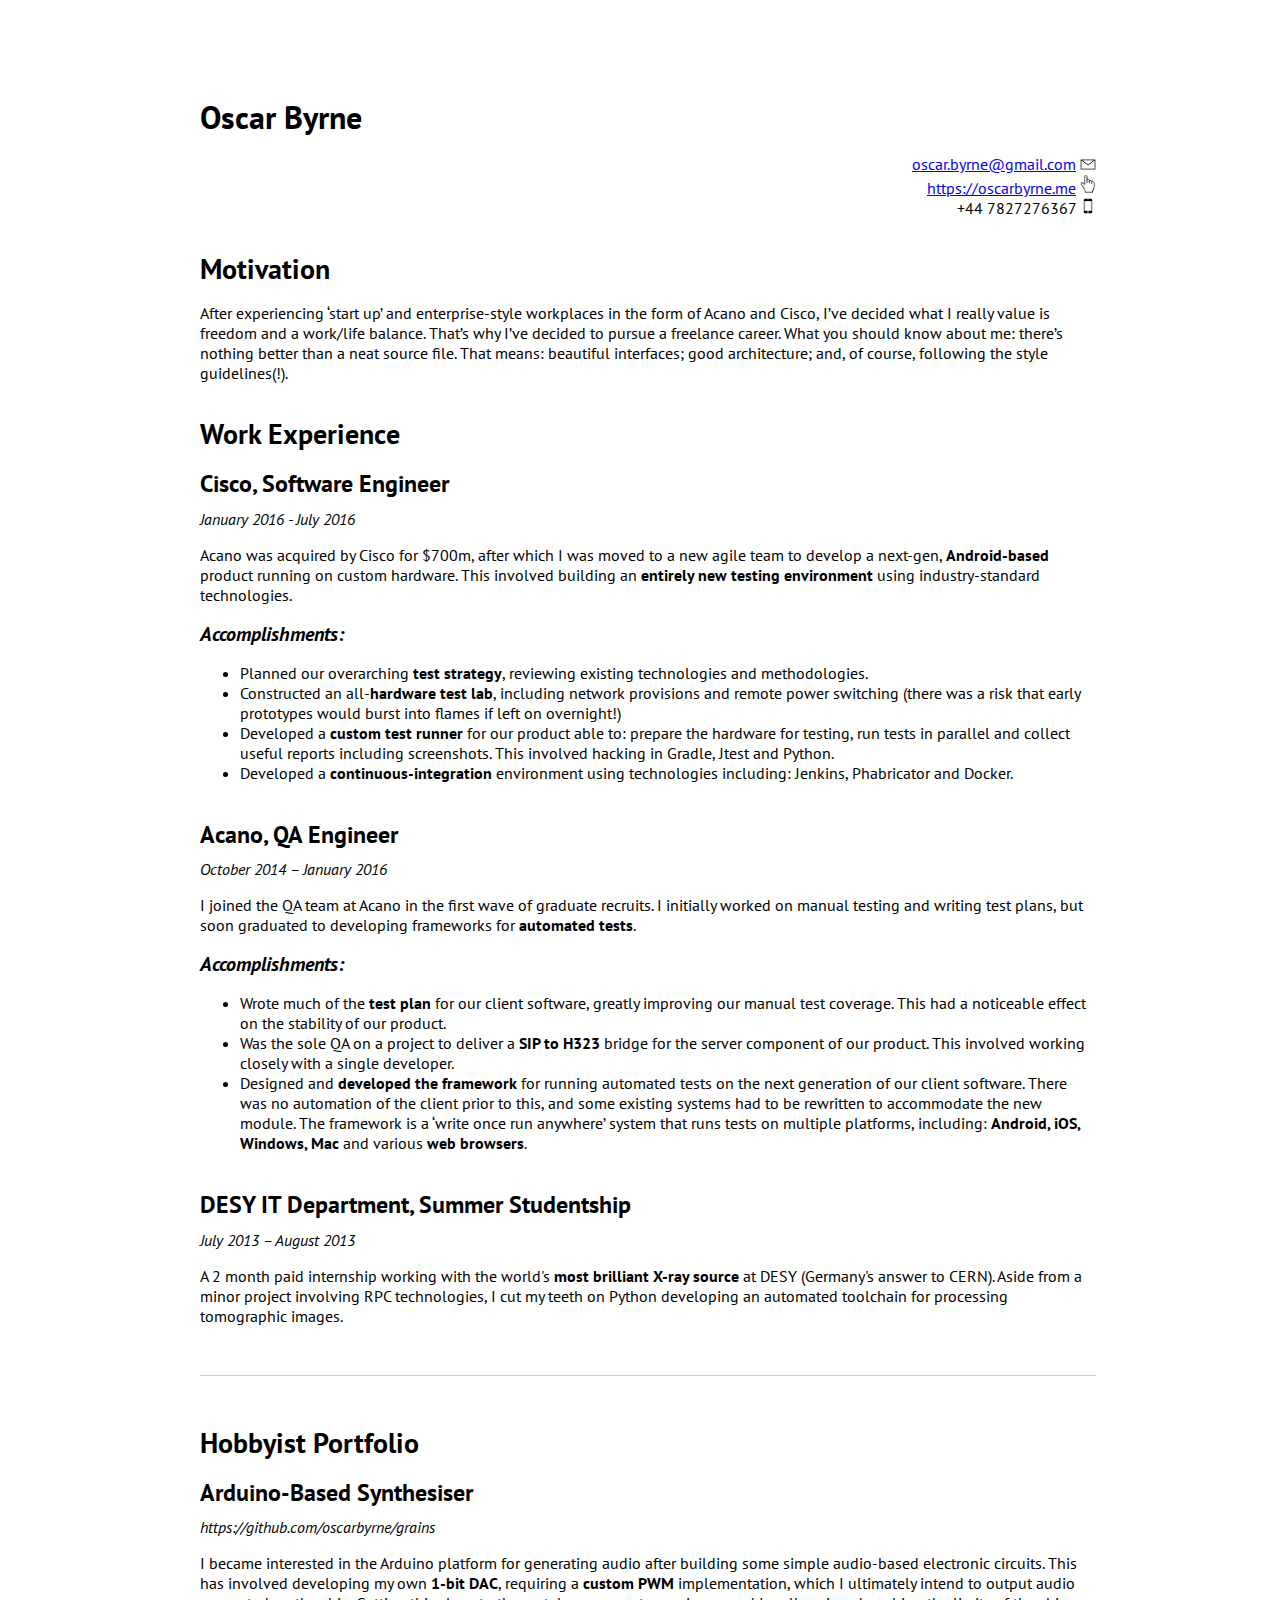
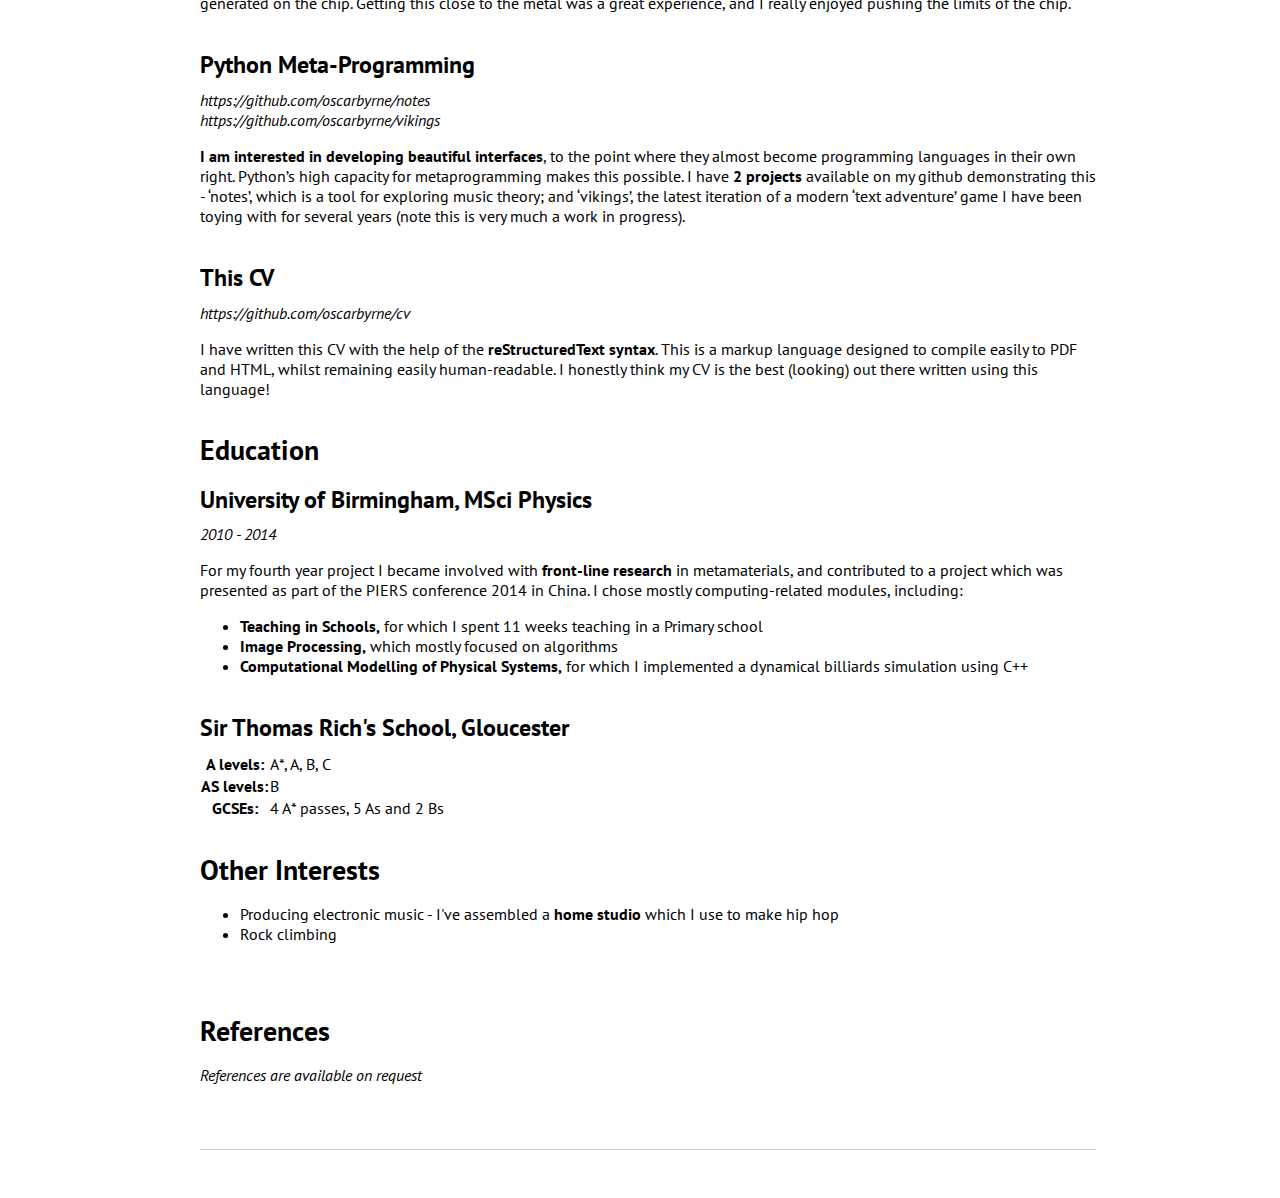
==== cv.html @ 54018afe "Add HTML support" ====
<?xml version="1.0" encoding="utf-8" ?>
<!DOCTYPE html PUBLIC "-//W3C//DTD XHTML 1.0 Transitional//EN" "http://www.w3.org/TR/xhtml1/DTD/xhtml1-transitional.dtd">
<html xmlns="http://www.w3.org/1999/xhtml" xml:lang="en" lang="en">
<head>
<meta http-equiv="Content-Type" content="text/html; charset=utf-8" />
<meta name="generator" content="Docutils 0.12: http://docutils.sourceforge.net/" />
<title>Oscar Byrne</title>
<style type="text/css">

@import url('https://fonts.googleapis.com/css?family=PT+Sans');

html {
	font-size: 1.25vw;
	font-family: 'PT Sans', sans-serif;
}

.document {
	width: 70vw;
	margin-left: 15vw;
	margin-top: 6rem;
	padding-bottom: 3rem;
	border-bottom: 1px solid #ccc;
	margin-bottom: 3rem;
}

h1.title {
	text-align: left;
	font-size: 2rem;
	font-weight: bold;
}

h1 {
	margin-top: 2rem;
	margin-bottom: 1rem;
	font-size: 1.75rem;
	font-weight: bold;
}

h2 {
	margin-top: 0;
	margin-bottom: 0.6rem;
	font-size: 1.5rem;
	font-weight: bold;
}

h3 {
	margin-top: 0.5rem;
	margin-bottom: 0;
	font-size: 1.25rem;
	font-weight: bold;
	font-style: italic;
}

.right {
	text-align: right;
}

.pagebreak {
	display: block;
    height: 1px;
    border: 0;
    border-bottom: 1px solid #ccc;
    margin: 1em 0;
    padding: 0;
    margin-top: 3rem;
	margin-bottom: 3rem;
}

.footer {
	display: none;
}






</style>
</head>
<body>
<div class="document" id="oscar-byrne">
<h1 class="title">Oscar Byrne</h1>

<div class="right line-block">
<div class="line"><a class="reference external" href="mailto:oscar.byrne&#64;gmail.com">oscar.byrne&#64;gmail.com</a>     <img alt="email_me" src="./images/email.png" style="width: 1em;" /></div>
<div class="line"><a class="reference external" href="https://oscarbyrne.me">https://oscarbyrne.me</a>     <img alt="click_me" src="./images/pointer.png" style="width: 1em;" /></div>
<div class="line">+44 7827276367            <img alt="phone_me" src="./images/phone.png" style="width: 1em;" /></div>
</div>
<div class="section" id="motivation">
<h1>Motivation</h1>
<p>After experiencing ‘start up’ and enterprise-style workplaces in the form of Acano and Cisco, I’ve decided what I really value is freedom and a work/life balance. That’s why I’ve decided to pursue a freelance career. What you should know about me: there’s nothing better than a neat source file. That means: beautiful interfaces; good architecture; and, of course, following the style guidelines(!).</p>
</div>
<div class="section" id="work-experience">
<h1>Work Experience</h1>
<div class="section" id="cisco-software-engineer">
<h2>Cisco, Software Engineer</h2>
<div class="line-block">
<div class="line"><em>January 2016 - July 2016</em></div>
</div>
<p>Acano was acquired by Cisco for $700m, after which I was moved to a new agile team to develop a next-gen, <strong>Android-based</strong> product running on custom hardware. This involved building an <strong>entirely new testing environment</strong> using industry-standard technologies.</p>
<div class="section" id="accomplishments">
<h3><em>Accomplishments:</em></h3>
<ul class="simple">
<li>Planned our overarching <strong>test strategy</strong>, reviewing existing technologies and methodologies.</li>
<li>Constructed an all-<strong>hardware test lab</strong>, including network provisions and remote power switching (there was a risk that early prototypes would burst into flames if left on overnight!)</li>
<li>Developed a <strong>custom test runner</strong> for our product able to: prepare the hardware for testing, run tests in parallel and collect useful reports including screenshots. This involved hacking in Gradle, Jtest and Python.</li>
<li>Developed a <strong>continuous-integration</strong> environment using technologies including: Jenkins, Phabricator and Docker.</li>
</ul>
<div class="line-block">
<div class="line"><br /></div>
</div>
</div>
</div>
<div class="section" id="acano-qa-engineer">
<h2>Acano, QA Engineer</h2>
<div class="line-block">
<div class="line"><em>October 2014 – January 2016</em></div>
</div>
<p>I joined the QA team at Acano in the first wave of graduate recruits. I initially worked on manual testing and writing test plans, but soon graduated to developing frameworks for <strong>automated tests</strong>.</p>
<div class="section" id="id1">
<h3><em>Accomplishments:</em></h3>
<ul class="simple">
<li>Wrote much of the <strong>test plan</strong> for our client software, greatly improving our manual test coverage. This had a noticeable effect on the stability of our product.</li>
<li>Was the sole QA on a project to deliver a <strong>SIP to H323</strong> bridge for the server component of our product. This involved working closely with a single developer.</li>
<li>Designed and <strong>developed the framework</strong> for running automated tests on the next generation of our client software. There was no automation of the client prior to this, and some existing systems had to be rewritten to accommodate the new module. The framework is a ‘write once run anywhere’ system that runs tests on multiple platforms, including: <strong>Android, iOS, Windows, Mac</strong> and various <strong>web browsers</strong>.</li>
</ul>
<div class="line-block">
<div class="line"><br /></div>
</div>
</div>
</div>
<div class="section" id="desy-it-department-summer-studentship">
<h2>DESY IT Department, Summer Studentship</h2>
<div class="line-block">
<div class="line"><em>July 2013 – August 2013</em></div>
</div>
<p>A 2 month paid internship working with the world's <strong>most brilliant X-ray source</strong> at DESY (Germany's answer to CERN). Aside from a minor project involving RPC technologies, I cut my teeth on Python developing an automated toolchain for processing tomographic images.</p>
<div class="pagebreak container">
</div>
</div>
</div>
<div class="section" id="hobbyist-portfolio">
<h1>Hobbyist Portfolio</h1>
<div class="section" id="arduino-based-synthesiser">
<h2>Arduino-Based Synthesiser</h2>
<div class="line-block">
<div class="line"><em>https://github.com/oscarbyrne/grains</em></div>
</div>
<p>I became interested in the Arduino platform for generating audio after building some simple audio-based electronic circuits. This has involved developing my own <strong>1-bit DAC</strong>, requiring a <strong>custom PWM</strong> implementation, which I ultimately intend to output audio generated on the chip. Getting this close to the metal was a great experience, and I really enjoyed pushing the limits of the chip.</p>
<div class="line-block">
<div class="line"><br /></div>
</div>
</div>
<div class="section" id="python-meta-programming">
<h2>Python Meta-Programming</h2>
<div class="line-block">
<div class="line"><em>https://github.com/oscarbyrne/notes</em></div>
<div class="line"><em>https://github.com/oscarbyrne/vikings</em></div>
</div>
<p><strong>I am interested in developing beautiful interfaces</strong>, to the point where they almost become programming languages in their own right. Python’s high capacity for metaprogramming makes this possible. I have <strong>2 projects</strong> available on my github demonstrating this - ‘notes’, which is a tool for exploring music theory; and ‘vikings’, the latest iteration of a modern ‘text adventure’ game I have been toying with for several years (note this is very much a work in progress).</p>
<div class="line-block">
<div class="line"><br /></div>
</div>
</div>
<div class="section" id="this-cv">
<h2>This CV</h2>
<div class="line-block">
<div class="line"><em>https://github.com/oscarbyrne/cv</em></div>
</div>
<p>I have written this CV with the help of the <strong>reStructuredText syntax</strong>. This is a markup language designed to compile easily to PDF and HTML, whilst remaining easily human-readable. I honestly think my CV is the best (looking) out there written using this language!</p>
</div>
</div>
<div class="section" id="education">
<h1>Education</h1>
<div class="section" id="university-of-birmingham-msci-physics">
<h2>University of Birmingham, MSci Physics</h2>
<div class="line-block">
<div class="line"><em>2010 - 2014</em></div>
</div>
<p>For my fourth year project I became involved with <strong>front-line research</strong> in metamaterials, and contributed to a project which was presented as part of the PIERS conference 2014 in China. I chose mostly computing-related modules, including:</p>
<ul class="simple">
<li><strong>Teaching in Schools,</strong> for which I spent 11 weeks teaching in a Primary school</li>
<li><strong>Image Processing,</strong> which mostly focused on algorithms</li>
<li><strong>Computational Modelling of Physical Systems,</strong> for which I implemented a dynamical billiards simulation using C++</li>
</ul>
<div class="line-block">
<div class="line"><br /></div>
</div>
</div>
<div class="section" id="sir-thomas-rich-s-school-gloucester">
<h2>Sir Thomas Rich's School, Gloucester</h2>
<table class="docutils field-list" frame="void" rules="none">
<col class="field-name" />
<col class="field-body" />
<tbody valign="top">
<tr class="field"><th class="field-name">A levels:</th><td class="field-body">A*, A, B, C</td>
</tr>
<tr class="field"><th class="field-name">AS levels:</th><td class="field-body">B</td>
</tr>
<tr class="field"><th class="field-name">GCSEs:</th><td class="field-body">4 A* passes, 5 As and 2 Bs</td>
</tr>
</tbody>
</table>
</div>
</div>
<div class="section" id="other-interests">
<h1>Other Interests</h1>
<ul class="simple">
<li>Producing electronic music - I've assembled a <strong>home studio</strong> which I use to make hip hop</li>
<li>Rock climbing</li>
</ul>
<div class="line-block">
<div class="line"><br /></div>
</div>
</div>
<div class="section" id="references">
<h1>References</h1>
<p><em>References are available on request</em></p>
</div>
</div>
<div class="footer">
<hr class="footer" />
<p class="right">###Page### / ###Total###</p>

</div>
</body>
</html>
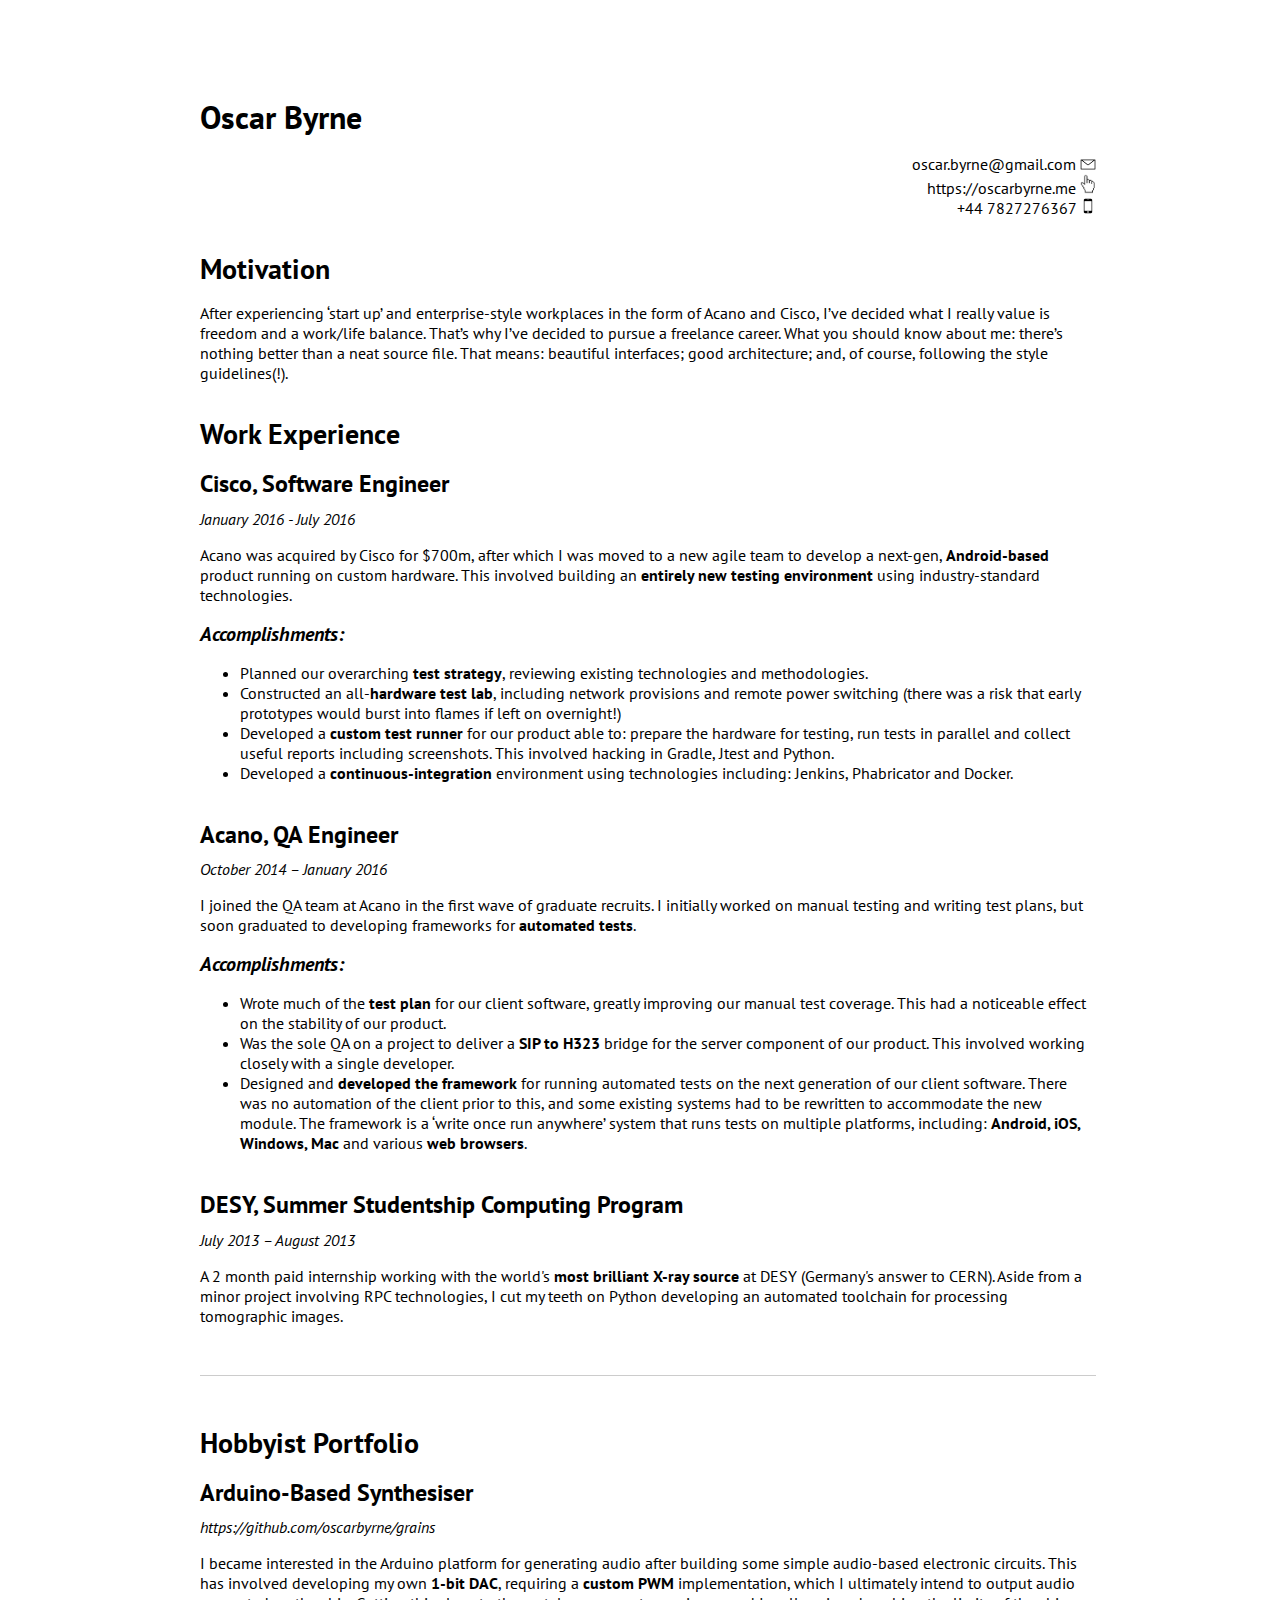
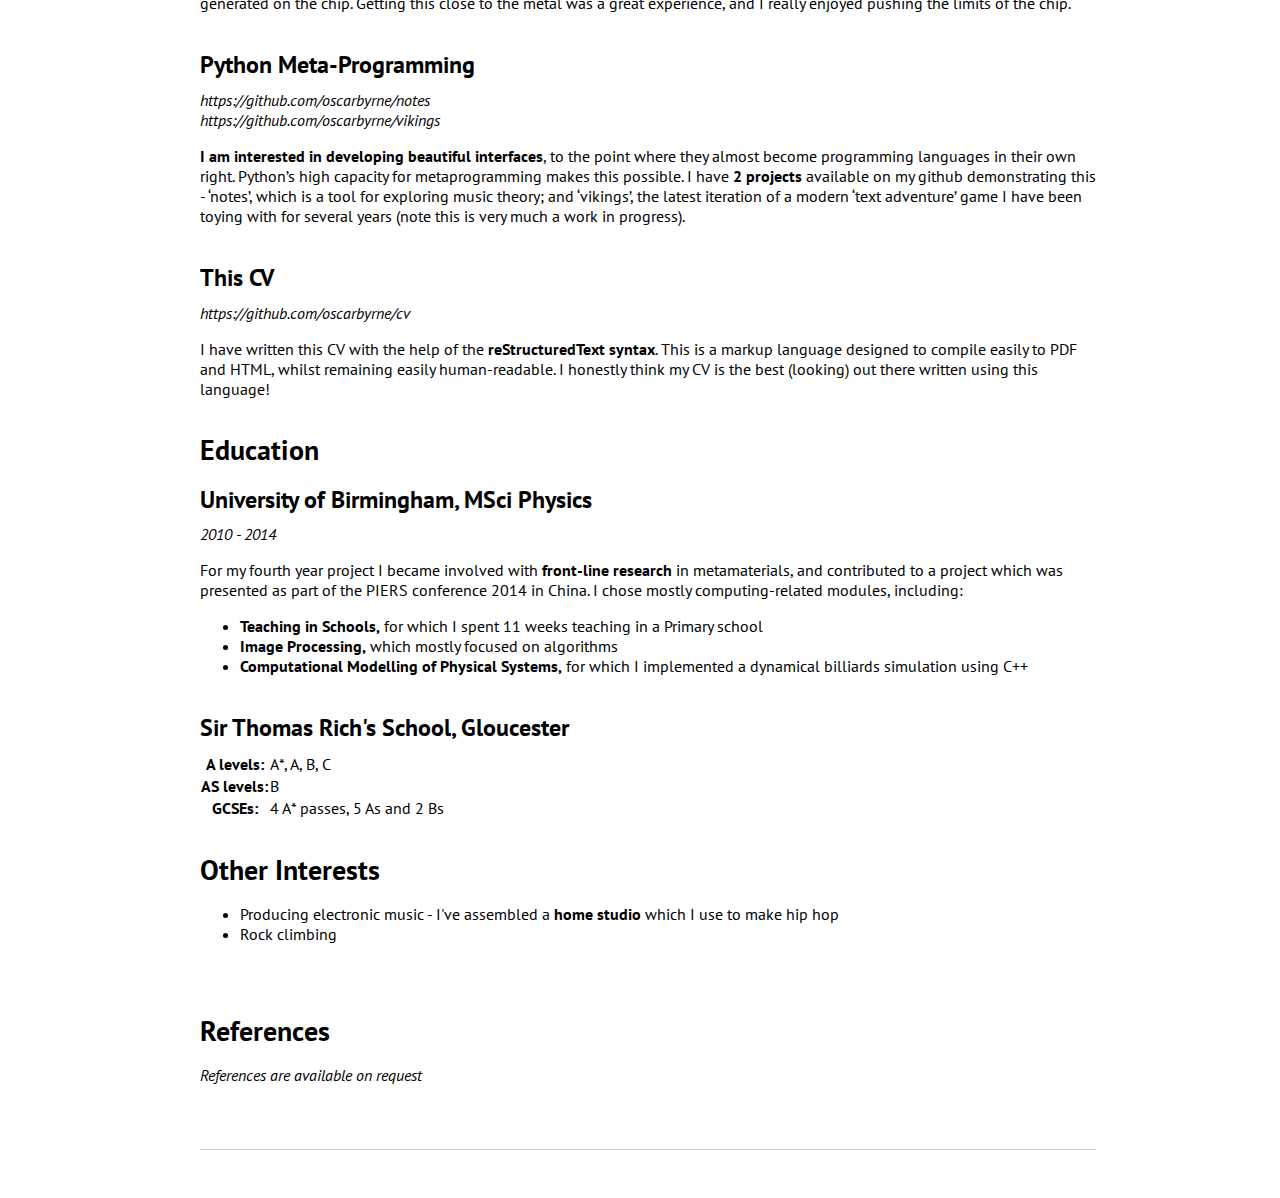
==== commit bf2084e5: "add hyperlinks where appropriate" ====
--- a/cv.html
+++ b/cv.html
@@ -21,6 +21,11 @@
 	padding-bottom: 3rem;
 	border-bottom: 1px solid #ccc;
 	margin-bottom: 3rem;
+}
+
+a {
+	color: black;
+	text-decoration: none;
 }
 
 h1.title {
@@ -93,7 +98,7 @@
 <div class="section" id="work-experience">
 <h1>Work Experience</h1>
 <div class="section" id="cisco-software-engineer">
-<h2>Cisco, Software Engineer</h2>
+<h2><a class="reference external" href="https://newsroom.cisco.com/press-release-content?type=webcontent&amp;articleId=1729902">Cisco, Software Engineer</a></h2>
 <div class="line-block">
 <div class="line"><em>January 2016 - July 2016</em></div>
 </div>
@@ -112,12 +117,12 @@
 </div>
 </div>
 <div class="section" id="acano-qa-engineer">
-<h2>Acano, QA Engineer</h2>
+<h2><a class="reference external" href="https://www.acano.com/">Acano, QA Engineer</a></h2>
 <div class="line-block">
 <div class="line"><em>October 2014 – January 2016</em></div>
 </div>
 <p>I joined the QA team at Acano in the first wave of graduate recruits. I initially worked on manual testing and writing test plans, but soon graduated to developing frameworks for <strong>automated tests</strong>.</p>
-<div class="section" id="id1">
+<div class="section" id="id3">
 <h3><em>Accomplishments:</em></h3>
 <ul class="simple">
 <li>Wrote much of the <strong>test plan</strong> for our client software, greatly improving our manual test coverage. This had a noticeable effect on the stability of our product.</li>
@@ -129,8 +134,8 @@
 </div>
 </div>
 </div>
-<div class="section" id="desy-it-department-summer-studentship">
-<h2>DESY IT Department, Summer Studentship</h2>
+<div class="section" id="desy-summer-studentship-computing-program">
+<h2><a class="reference external" href="http://www.desy.de/index_eng.html">DESY, Summer Studentship Computing Program</a></h2>
 <div class="line-block">
 <div class="line"><em>July 2013 – August 2013</em></div>
 </div>
@@ -144,7 +149,7 @@
 <div class="section" id="arduino-based-synthesiser">
 <h2>Arduino-Based Synthesiser</h2>
 <div class="line-block">
-<div class="line"><em>https://github.com/oscarbyrne/grains</em></div>
+<div class="line"><a class="reference external" href="https://github.com/oscarbyrne/grains"><em>https://github.com/oscarbyrne/grains</em></a></div>
 </div>
 <p>I became interested in the Arduino platform for generating audio after building some simple audio-based electronic circuits. This has involved developing my own <strong>1-bit DAC</strong>, requiring a <strong>custom PWM</strong> implementation, which I ultimately intend to output audio generated on the chip. Getting this close to the metal was a great experience, and I really enjoyed pushing the limits of the chip.</p>
 <div class="line-block">
@@ -154,8 +159,8 @@
 <div class="section" id="python-meta-programming">
 <h2>Python Meta-Programming</h2>
 <div class="line-block">
-<div class="line"><em>https://github.com/oscarbyrne/notes</em></div>
-<div class="line"><em>https://github.com/oscarbyrne/vikings</em></div>
+<div class="line"><a class="reference external" href="https://github.com/oscarbyrne/notes"><em>https://github.com/oscarbyrne/notes</em></a></div>
+<div class="line"><a class="reference external" href="https://github.com/oscarbyrne/vikings"><em>https://github.com/oscarbyrne/vikings</em></a></div>
 </div>
 <p><strong>I am interested in developing beautiful interfaces</strong>, to the point where they almost become programming languages in their own right. Python’s high capacity for metaprogramming makes this possible. I have <strong>2 projects</strong> available on my github demonstrating this - ‘notes’, which is a tool for exploring music theory; and ‘vikings’, the latest iteration of a modern ‘text adventure’ game I have been toying with for several years (note this is very much a work in progress).</p>
 <div class="line-block">
@@ -165,7 +170,7 @@
 <div class="section" id="this-cv">
 <h2>This CV</h2>
 <div class="line-block">
-<div class="line"><em>https://github.com/oscarbyrne/cv</em></div>
+<div class="line"><a class="reference external" href="https://github.com/oscarbyrne/cv"><em>https://github.com/oscarbyrne/cv</em></a></div>
 </div>
 <p>I have written this CV with the help of the <strong>reStructuredText syntax</strong>. This is a markup language designed to compile easily to PDF and HTML, whilst remaining easily human-readable. I honestly think my CV is the best (looking) out there written using this language!</p>
 </div>
@@ -173,7 +178,7 @@
 <div class="section" id="education">
 <h1>Education</h1>
 <div class="section" id="university-of-birmingham-msci-physics">
-<h2>University of Birmingham, MSci Physics</h2>
+<h2><a class="reference external" href="http://www.birmingham.ac.uk/undergraduate/courses/physics/physics-msci.aspx">University of Birmingham, MSci Physics</a></h2>
 <div class="line-block">
 <div class="line"><em>2010 - 2014</em></div>
 </div>
@@ -188,7 +193,7 @@
 </div>
 </div>
 <div class="section" id="sir-thomas-rich-s-school-gloucester">
-<h2>Sir Thomas Rich's School, Gloucester</h2>
+<h2><a class="reference external" href="https://www.schoolguide.co.uk/schools/sir-thomas-richs-school-gloucester">Sir Thomas Rich's School, Gloucester</a></h2>
 <table class="docutils field-list" frame="void" rules="none">
 <col class="field-name" />
 <col class="field-body" />
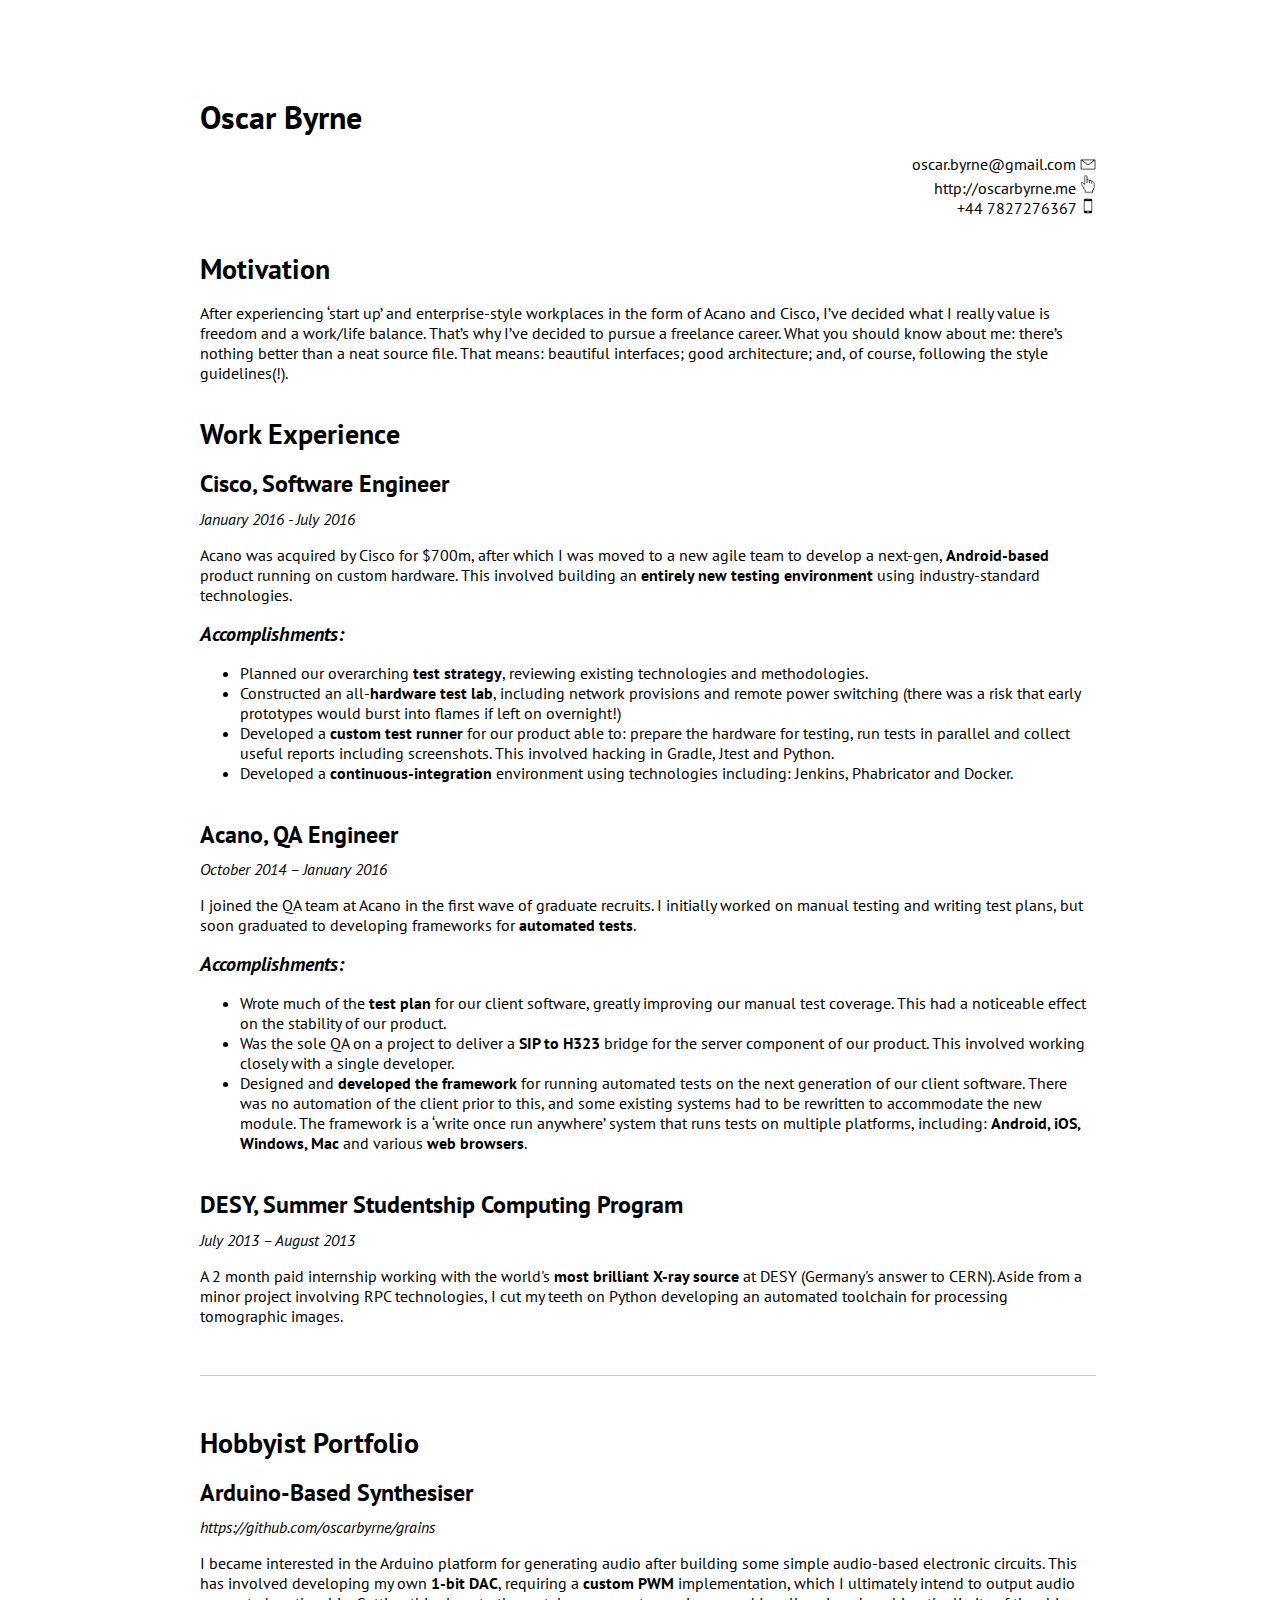
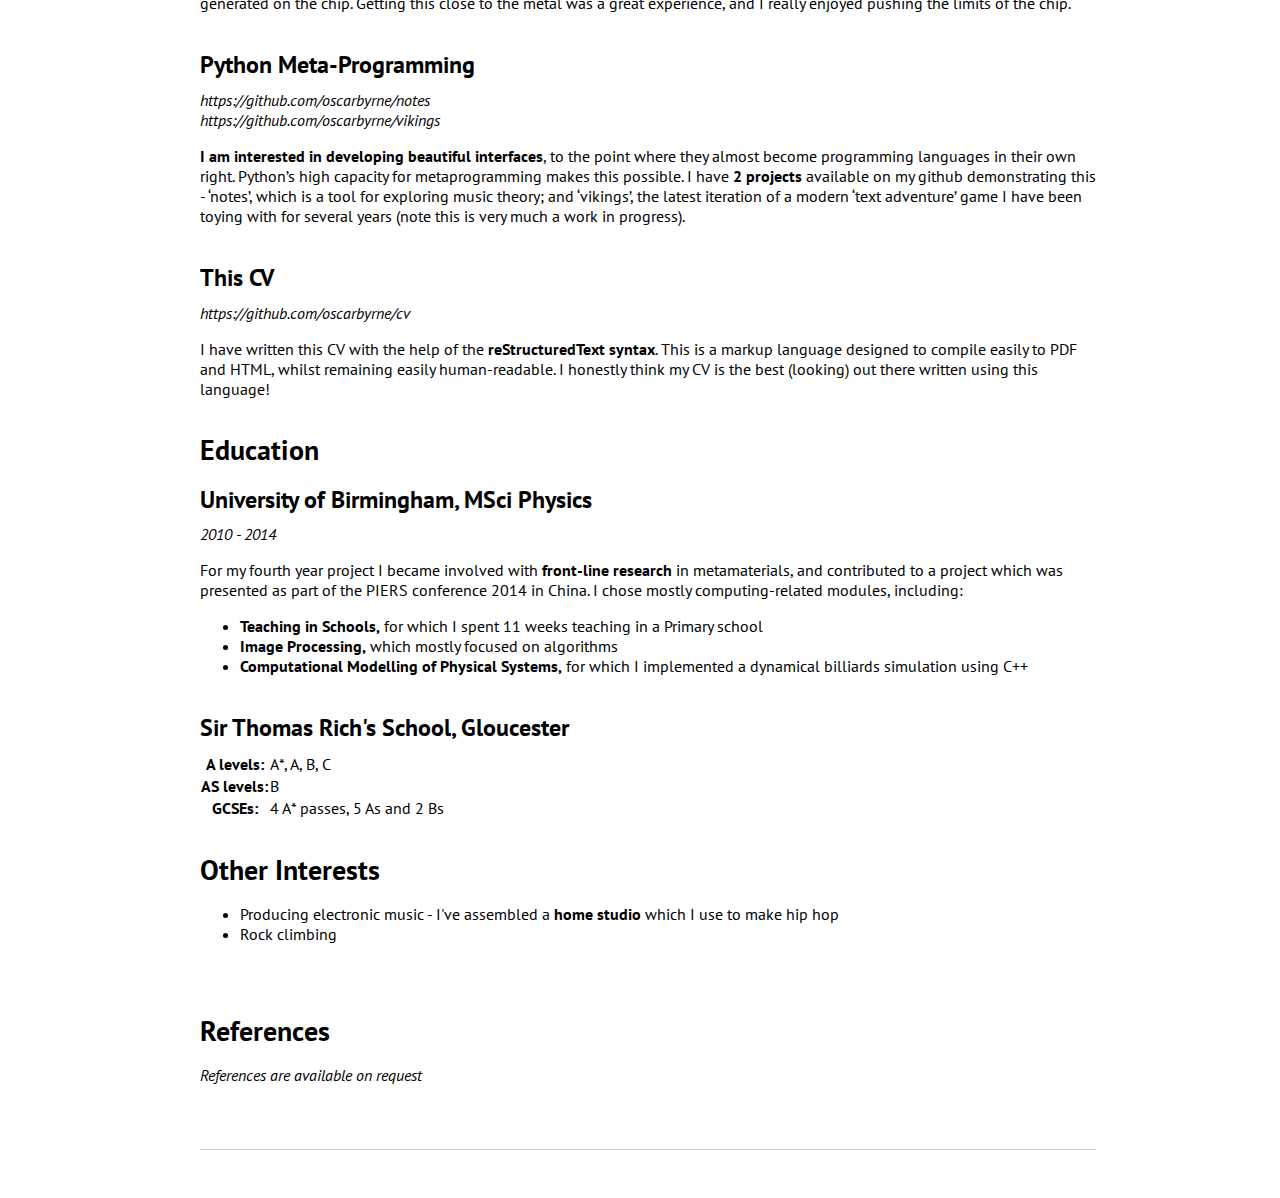
==== commit e8518140: "Correct URL for oscarbyrne.me" ====
--- a/cv.html
+++ b/cv.html
@@ -88,7 +88,7 @@
 
 <div class="right line-block">
 <div class="line"><a class="reference external" href="mailto:oscar.byrne&#64;gmail.com">oscar.byrne&#64;gmail.com</a>     <img alt="email_me" src="./images/email.png" style="width: 1em;" /></div>
-<div class="line"><a class="reference external" href="https://oscarbyrne.me">https://oscarbyrne.me</a>     <img alt="click_me" src="./images/pointer.png" style="width: 1em;" /></div>
+<div class="line"><a class="reference external" href="http://oscarbyrne.me">http://oscarbyrne.me</a>      <img alt="click_me" src="./images/pointer.png" style="width: 1em;" /></div>
 <div class="line">+44 7827276367            <img alt="phone_me" src="./images/phone.png" style="width: 1em;" /></div>
 </div>
 <div class="section" id="motivation">
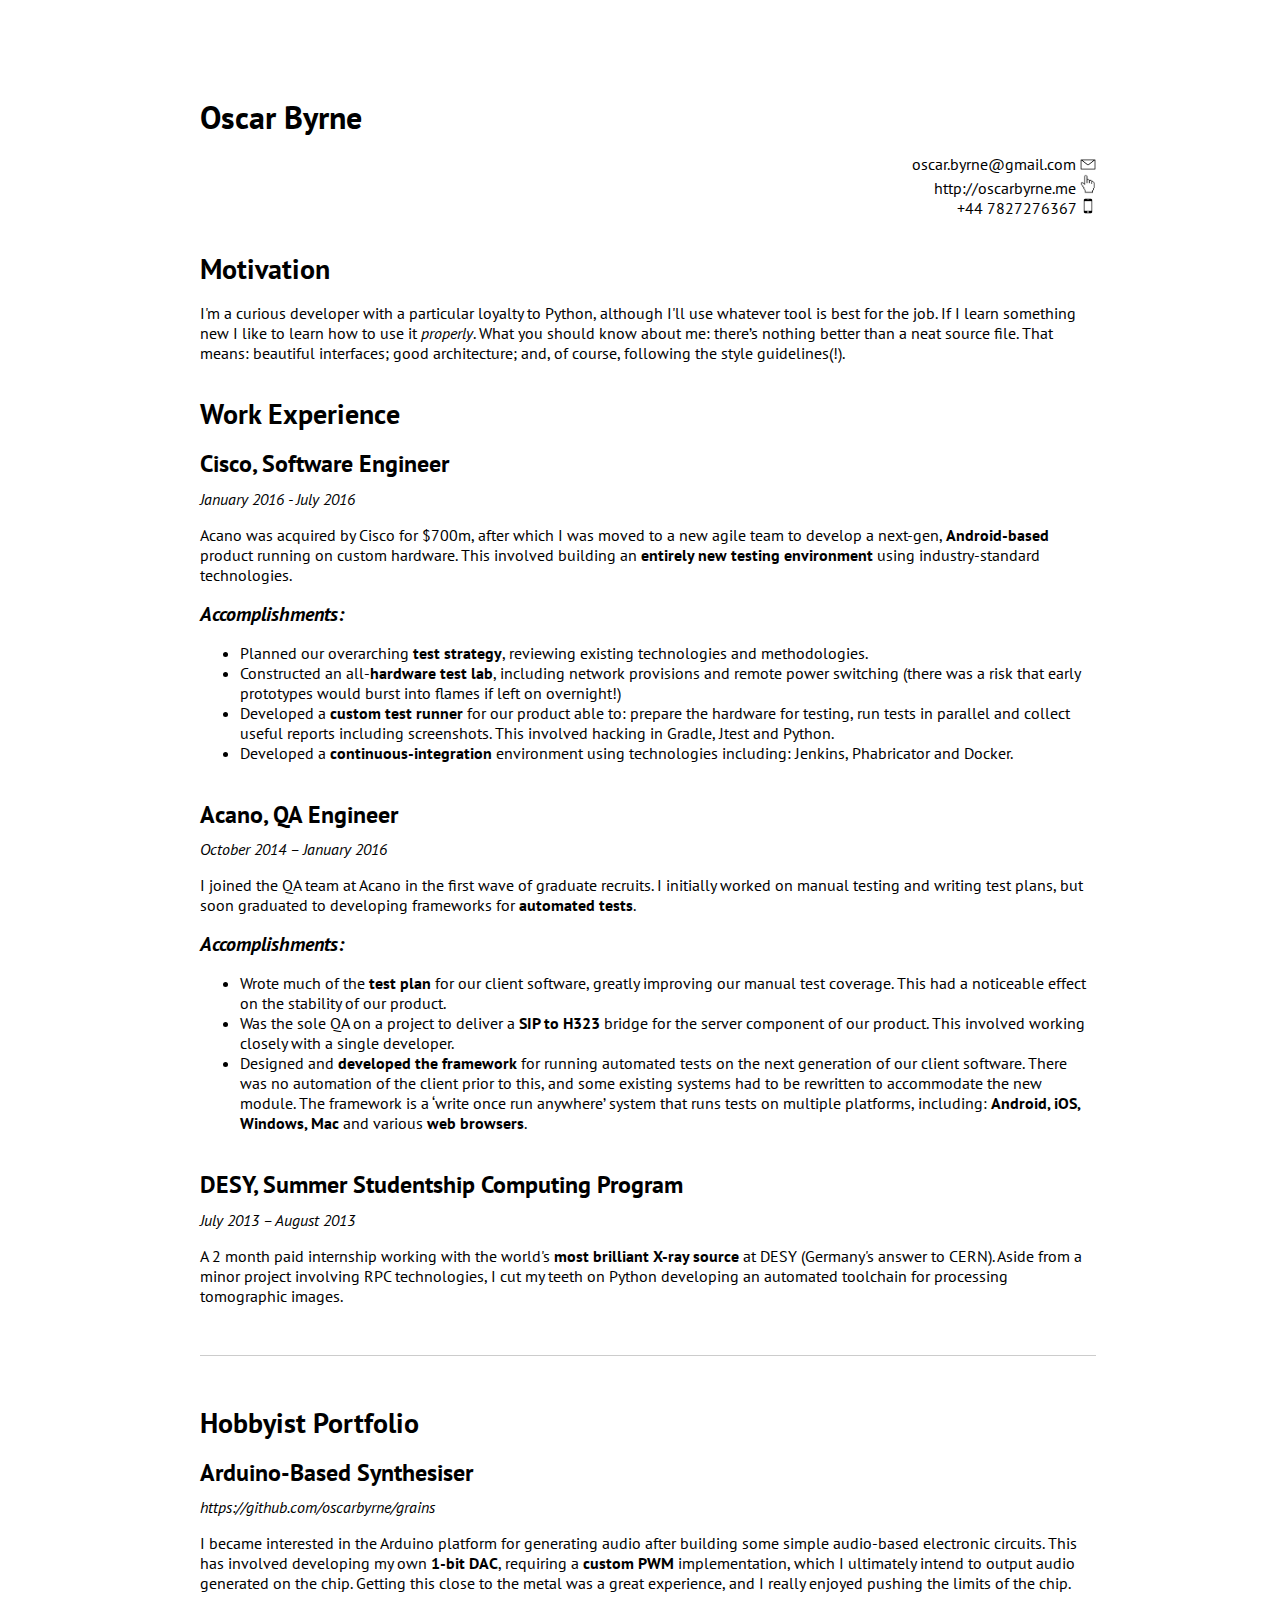
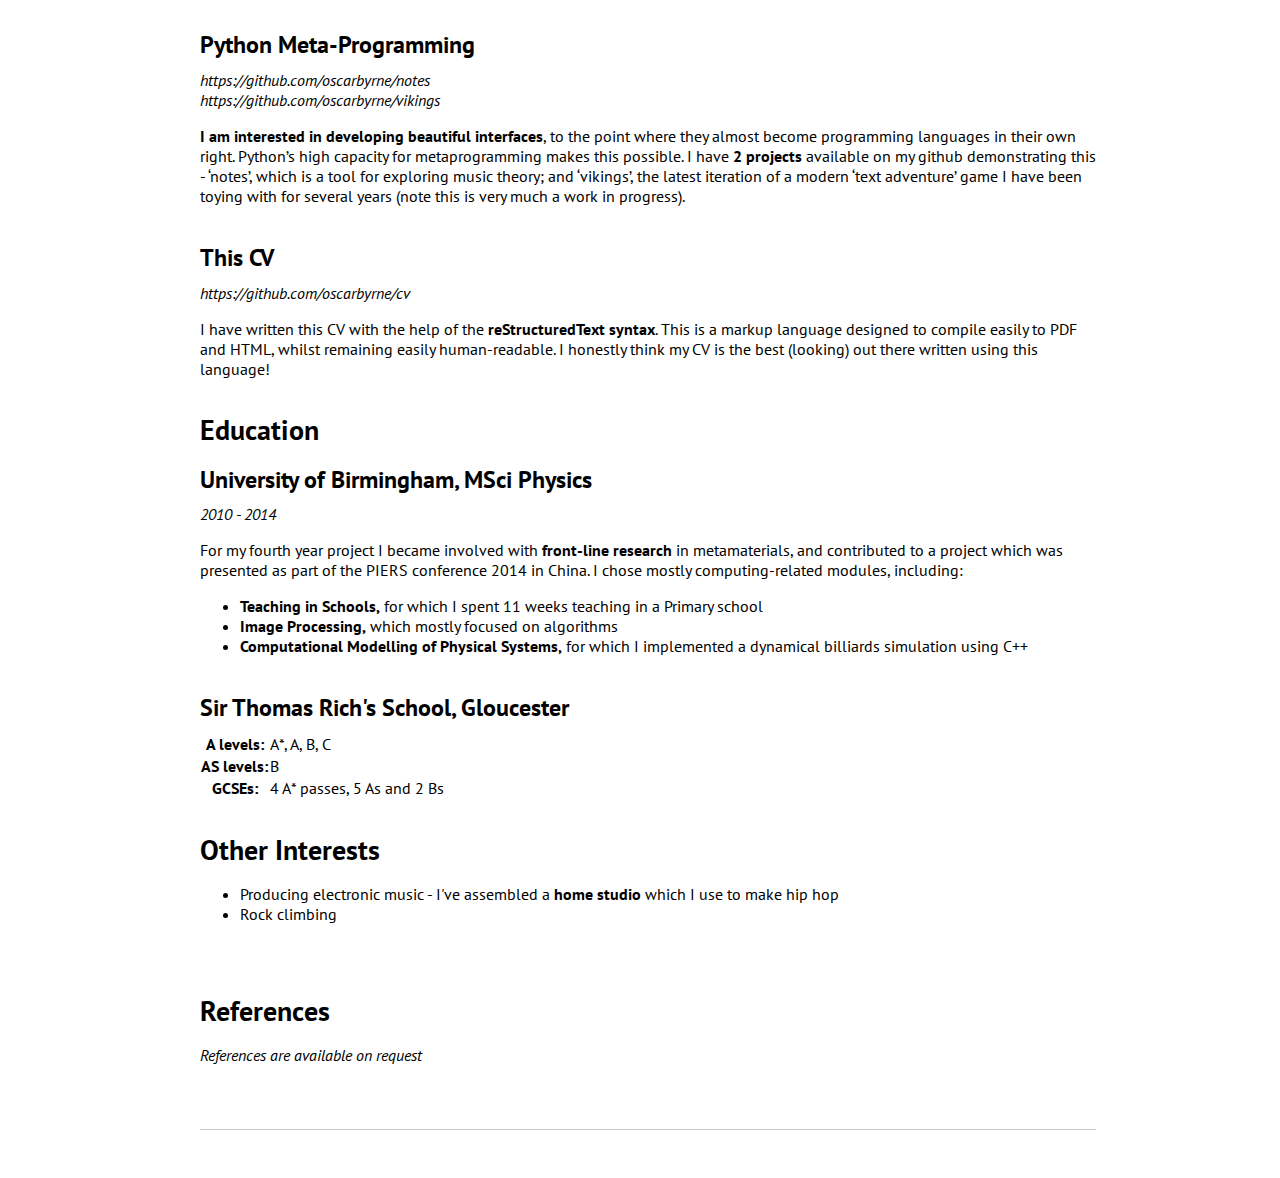
==== commit f83ac3e7: "rewrite motivation paragraph" ====
--- a/cv.html
+++ b/cv.html
@@ -10,69 +10,69 @@
 @import url('https://fonts.googleapis.com/css?family=PT+Sans');
 
 html {
-	font-size: 1.25vw;
-	font-family: 'PT Sans', sans-serif;
+    font-size: 1.25vw;
+    font-family: 'PT Sans', sans-serif;
 }
 
 .document {
-	width: 70vw;
-	margin-left: 15vw;
-	margin-top: 6rem;
-	padding-bottom: 3rem;
-	border-bottom: 1px solid #ccc;
-	margin-bottom: 3rem;
+    width: 70vw;
+    margin-left: 15vw;
+    margin-top: 6rem;
+    padding-bottom: 3rem;
+    border-bottom: 1px solid #ccc;
+    margin-bottom: 3rem;
 }
 
 a {
-	color: black;
-	text-decoration: none;
+    color: black;
+    text-decoration: none;
 }
 
 h1.title {
-	text-align: left;
-	font-size: 2rem;
-	font-weight: bold;
+    text-align: left;
+    font-size: 2rem;
+    font-weight: bold;
 }
 
 h1 {
-	margin-top: 2rem;
-	margin-bottom: 1rem;
-	font-size: 1.75rem;
-	font-weight: bold;
+    margin-top: 2rem;
+    margin-bottom: 1rem;
+    font-size: 1.75rem;
+    font-weight: bold;
 }
 
 h2 {
-	margin-top: 0;
-	margin-bottom: 0.6rem;
-	font-size: 1.5rem;
-	font-weight: bold;
+    margin-top: 0;
+    margin-bottom: 0.6rem;
+    font-size: 1.5rem;
+    font-weight: bold;
 }
 
 h3 {
-	margin-top: 0.5rem;
-	margin-bottom: 0;
-	font-size: 1.25rem;
-	font-weight: bold;
-	font-style: italic;
+    margin-top: 0.5rem;
+    margin-bottom: 0;
+    font-size: 1.25rem;
+    font-weight: bold;
+    font-style: italic;
 }
 
 .right {
-	text-align: right;
+    text-align: right;
 }
 
 .pagebreak {
-	display: block;
+    display: block;
     height: 1px;
     border: 0;
     border-bottom: 1px solid #ccc;
     margin: 1em 0;
     padding: 0;
     margin-top: 3rem;
-	margin-bottom: 3rem;
+    margin-bottom: 3rem;
 }
 
 .footer {
-	display: none;
+    display: none;
 }
 
 
@@ -93,7 +93,7 @@
 </div>
 <div class="section" id="motivation">
 <h1>Motivation</h1>
-<p>After experiencing ‘start up’ and enterprise-style workplaces in the form of Acano and Cisco, I’ve decided what I really value is freedom and a work/life balance. That’s why I’ve decided to pursue a freelance career. What you should know about me: there’s nothing better than a neat source file. That means: beautiful interfaces; good architecture; and, of course, following the style guidelines(!).</p>
+<p>I'm a curious developer with a particular loyalty to Python, although I'll use whatever tool is best for the job. If I learn something new I like to learn how to use it <em>properly</em>. What you should know about me: there’s nothing better than a neat source file. That means: beautiful interfaces; good architecture; and, of course, following the style guidelines(!).</p>
 </div>
 <div class="section" id="work-experience">
 <h1>Work Experience</h1>
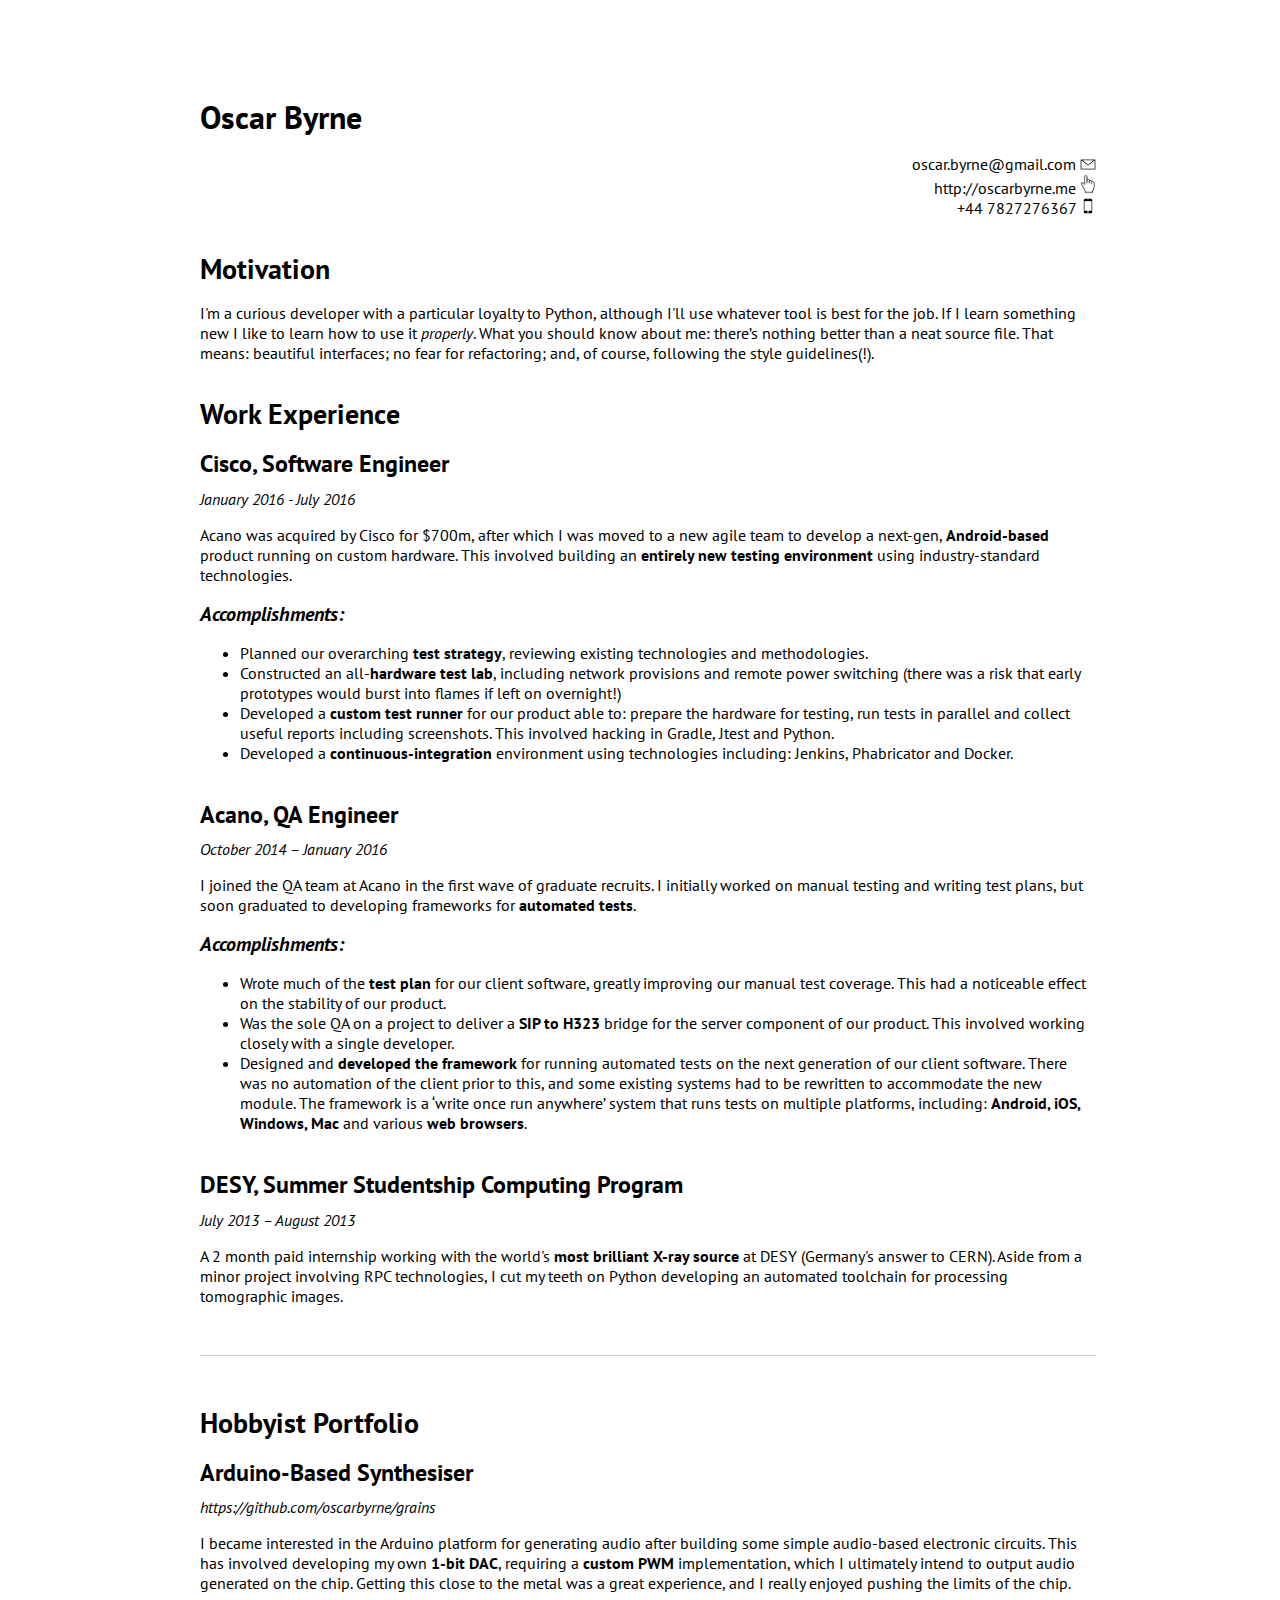
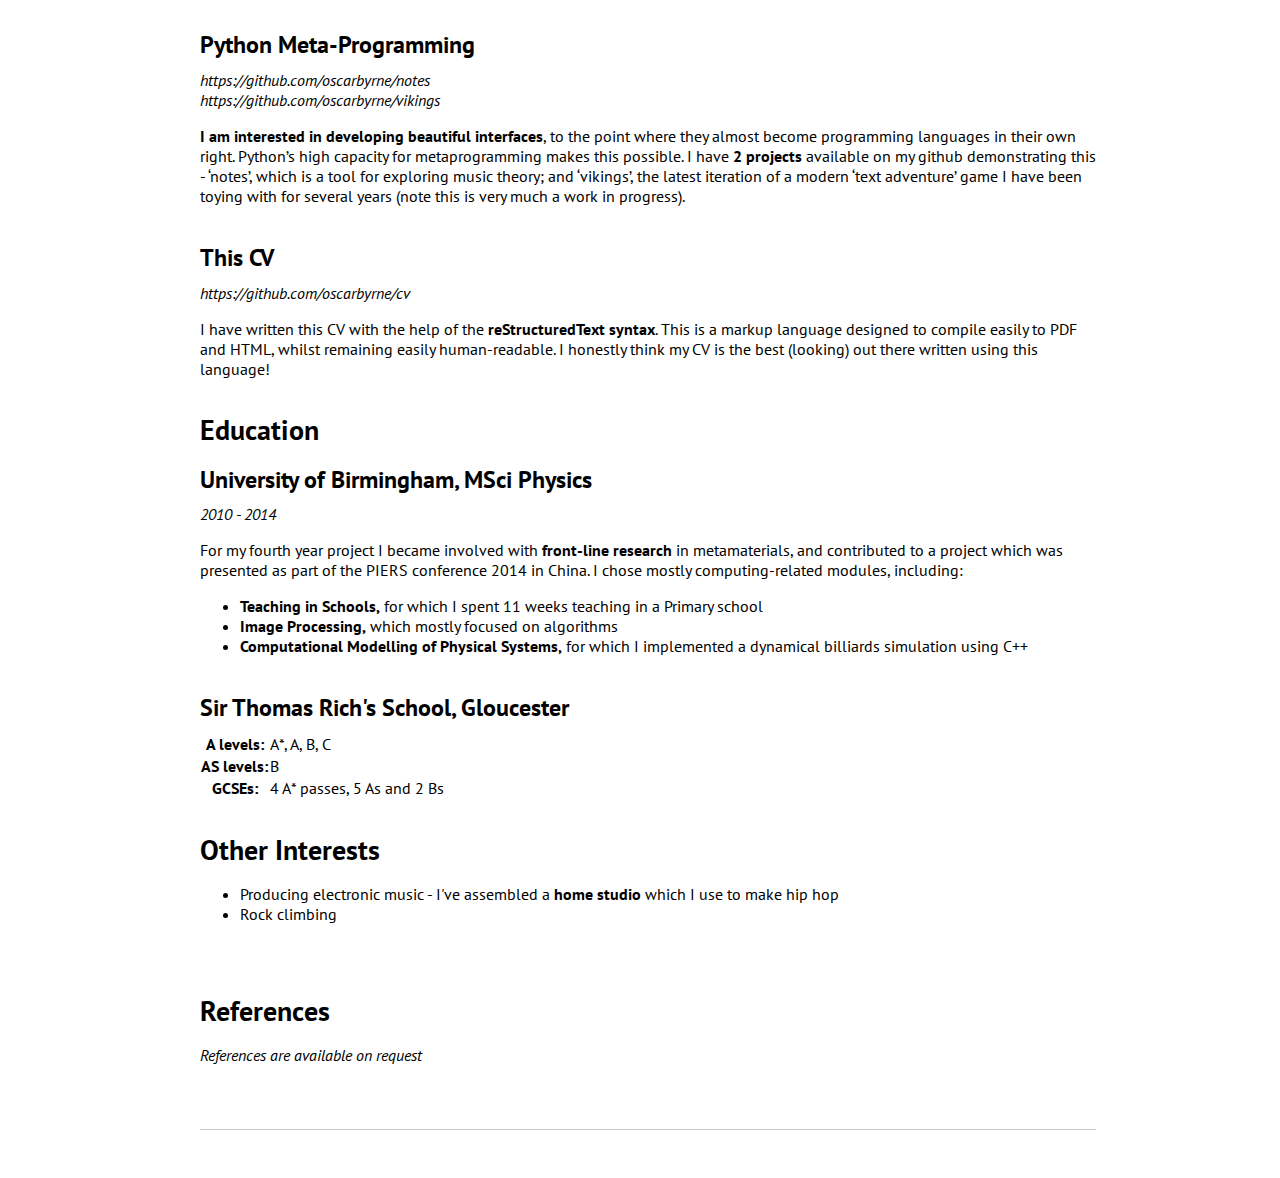
==== commit f6c52e03: "tweak 'what that means' sentence" ====
--- a/cv.html
+++ b/cv.html
@@ -93,7 +93,7 @@
 </div>
 <div class="section" id="motivation">
 <h1>Motivation</h1>
-<p>I'm a curious developer with a particular loyalty to Python, although I'll use whatever tool is best for the job. If I learn something new I like to learn how to use it <em>properly</em>. What you should know about me: there’s nothing better than a neat source file. That means: beautiful interfaces; good architecture; and, of course, following the style guidelines(!).</p>
+<p>I'm a curious developer with a particular loyalty to Python, although I'll use whatever tool is best for the job. If I learn something new I like to learn how to use it <em>properly</em>. What you should know about me: there’s nothing better than a neat source file. That means: beautiful interfaces; no fear for refactoring; and, of course, following the style guidelines(!).</p>
 </div>
 <div class="section" id="work-experience">
 <h1>Work Experience</h1>
